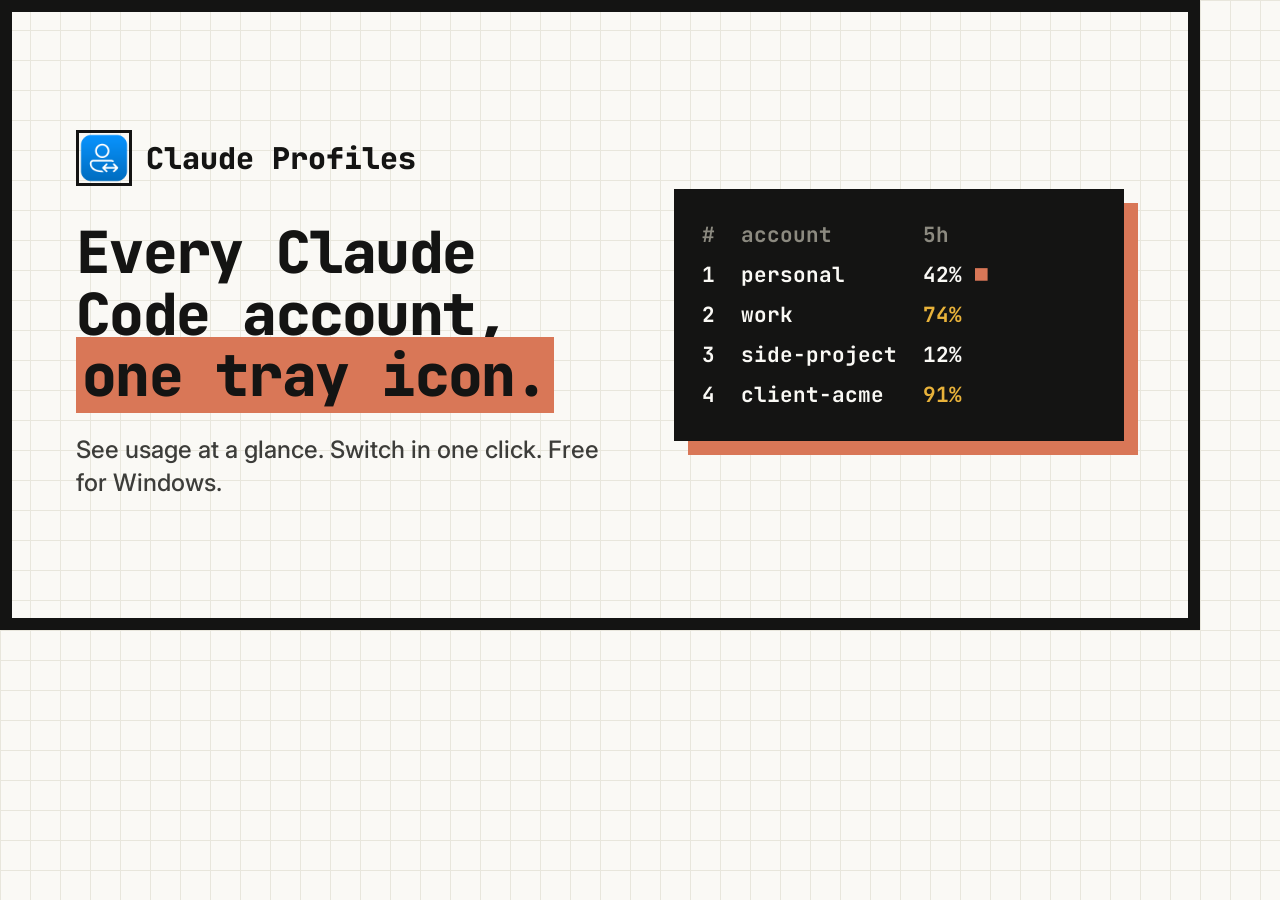
==== site/assets/og-card.html @ 253eaf57 "Add a marketing website, published to GitHub Pages site/ is a static, brutalist, light-mode page in " ====
<!DOCTYPE html>
<!--
  Source of og.png, the 1200x630 link preview. Change one, change the other.
  Re-render from the repository root with:

  "C:\Program Files\Google\Chrome\Application\chrome.exe" --headless=new --hide-scrollbars
    --window-size=1200,630 --screenshot="%CD%\site\assets\og.png" "file:///%CD%/site/assets/og-card.html"
-->
<html lang="en">
<head>
<meta charset="utf-8">
<title>Claude Profiles link preview</title>
<link href="https://fonts.googleapis.com/css2?family=Inter:wght@500;600&family=JetBrains+Mono:wght@700;800&display=swap" rel="stylesheet">
<style>
  :root {
    --paper: #FAF9F5;
    --paper-3: #E8E6DC;
    --ink: #141413;
    --ink-2: #3D3D3A;
    --accent: #D97757;
    --terminal-dim: #8C8A80;
    --yellow: #E8B23A;
  }
  * { box-sizing: border-box; margin: 0; }
  html, body { width: 1200px; height: 630px; overflow: hidden; }
  body {
    background:
      linear-gradient(var(--paper-3) 1px, transparent 1px) 0 0 / 30px 30px,
      linear-gradient(90deg, var(--paper-3) 1px, transparent 1px) 0 0 / 30px 30px,
      var(--paper);
    color: var(--ink);
    font-family: Inter, sans-serif;
    padding: 56px 64px;
    display: grid;
    grid-template-columns: 1.1fr 0.9fr;
    gap: 48px;
    align-items: center;
    border: 12px solid var(--ink);
  }
  .brand { display: flex; align-items: center; gap: 14px; font: 800 30px/1 "JetBrains Mono", monospace; }
  .brand img { width: 56px; height: 56px; border: 3px solid var(--ink); }
  h1 { margin-top: 36px; font: 800 58px/1.06 "JetBrains Mono", monospace; letter-spacing: -0.03em; }
  h1 span { background: var(--accent); padding: 0 6px; box-decoration-break: clone; -webkit-box-decoration-break: clone; }
  p { margin-top: 26px; font: 500 24px/1.4 Inter, sans-serif; color: var(--ink-2); }
  .terminal {
    background: var(--ink);
    color: var(--paper);
    border: 4px solid var(--ink);
    box-shadow: 14px 14px 0 var(--accent);
    font: 700 21px/1.9 "JetBrains Mono", monospace;
    padding: 22px 24px;
    white-space: pre;
  }
  .dim { color: var(--terminal-dim); }
  .acc { color: var(--accent); }
  .warn { color: var(--yellow); }
</style>
</head>
<body>
  <div>
    <div class="brand"><img src="logo-256.png" alt="">Claude Profiles</div>
    <h1>Every Claude Code account, <span>one tray icon.</span></h1>
    <p>See usage at a glance. Switch in one click. Free for Windows.</p>
  </div>
<div class="terminal"><span class="dim">#  account       5h</span>
1  personal      42% <span class="acc">■</span>
2  work          <span class="warn">74%</span>
3  side-project  12%
4  client-acme   <span class="warn">91%</span></div>
</body>
</html>
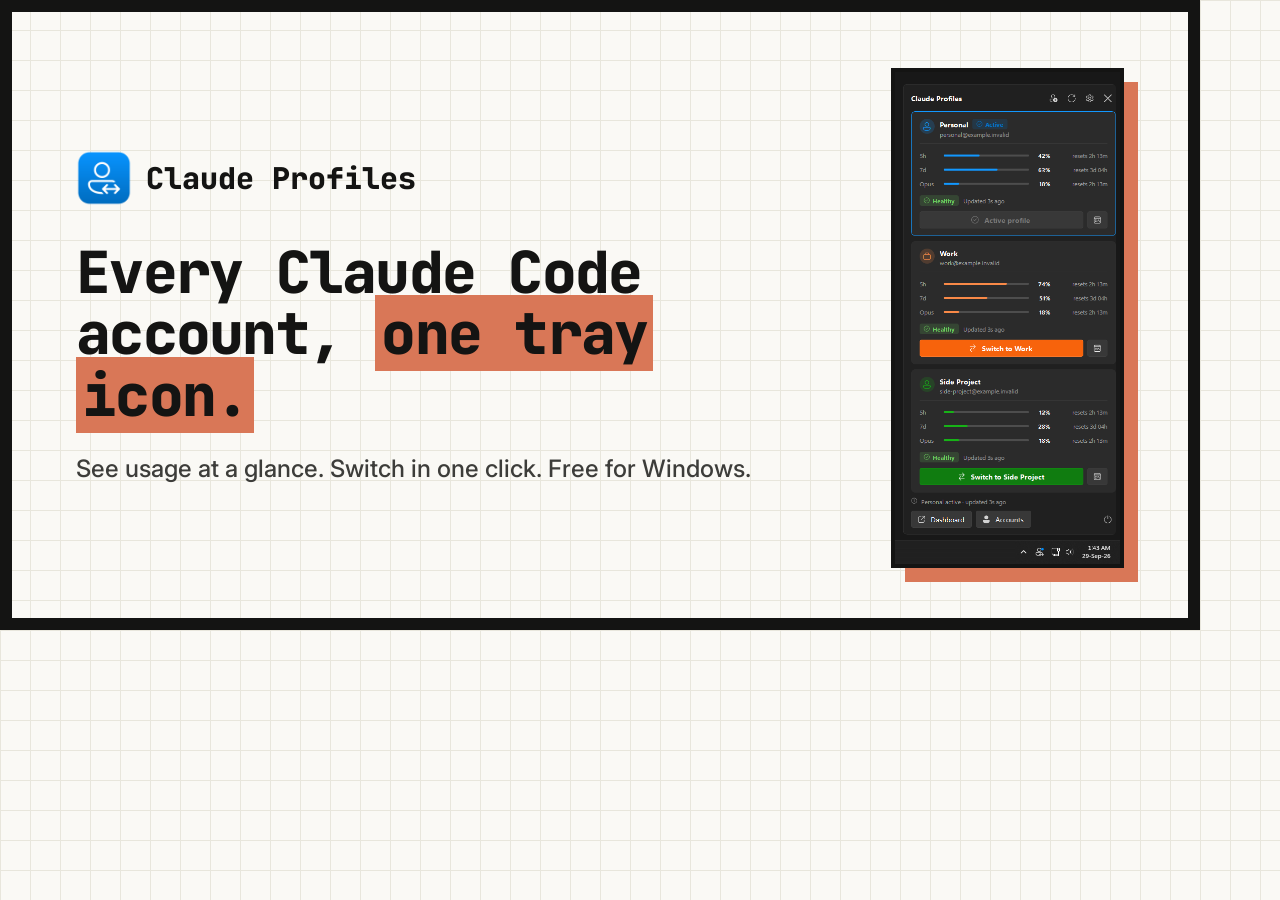
==== commit 4027ee2f: "Site: real tray screenshot, borderless logo, smooth nav scrolling - The hero's mock terminal is repl" ====
--- a/site/assets/og-card.html
+++ b/site/assets/og-card.html
@@ -32,28 +32,22 @@
     font-family: Inter, sans-serif;
     padding: 56px 64px;
     display: grid;
-    grid-template-columns: 1.1fr 0.9fr;
+    grid-template-columns: 1fr auto;
     gap: 48px;
     align-items: center;
     border: 12px solid var(--ink);
   }
   .brand { display: flex; align-items: center; gap: 14px; font: 800 30px/1 "JetBrains Mono", monospace; }
-  .brand img { width: 56px; height: 56px; border: 3px solid var(--ink); }
+  .brand img { width: 56px; height: 56px; }
   h1 { margin-top: 36px; font: 800 58px/1.06 "JetBrains Mono", monospace; letter-spacing: -0.03em; }
   h1 span { background: var(--accent); padding: 0 6px; box-decoration-break: clone; -webkit-box-decoration-break: clone; }
   p { margin-top: 26px; font: 500 24px/1.4 Inter, sans-serif; color: var(--ink-2); }
-  .terminal {
-    background: var(--ink);
-    color: var(--paper);
+  .shot {
+    display: block;
+    height: 500px;
     border: 4px solid var(--ink);
     box-shadow: 14px 14px 0 var(--accent);
-    font: 700 21px/1.9 "JetBrains Mono", monospace;
-    padding: 22px 24px;
-    white-space: pre;
   }
-  .dim { color: var(--terminal-dim); }
-  .acc { color: var(--accent); }
-  .warn { color: var(--yellow); }
 </style>
 </head>
 <body>
@@ -62,10 +56,6 @@
     <h1>Every Claude Code account, <span>one tray icon.</span></h1>
     <p>See usage at a glance. Switch in one click. Free for Windows.</p>
   </div>
-<div class="terminal"><span class="dim">#  account       5h</span>
-1  personal      42% <span class="acc">■</span>
-2  work          <span class="warn">74%</span>
-3  side-project  12%
-4  client-acme   <span class="warn">91%</span></div>
+<img class="shot" src="shots/tray.png" alt="">
 </body>
 </html>
